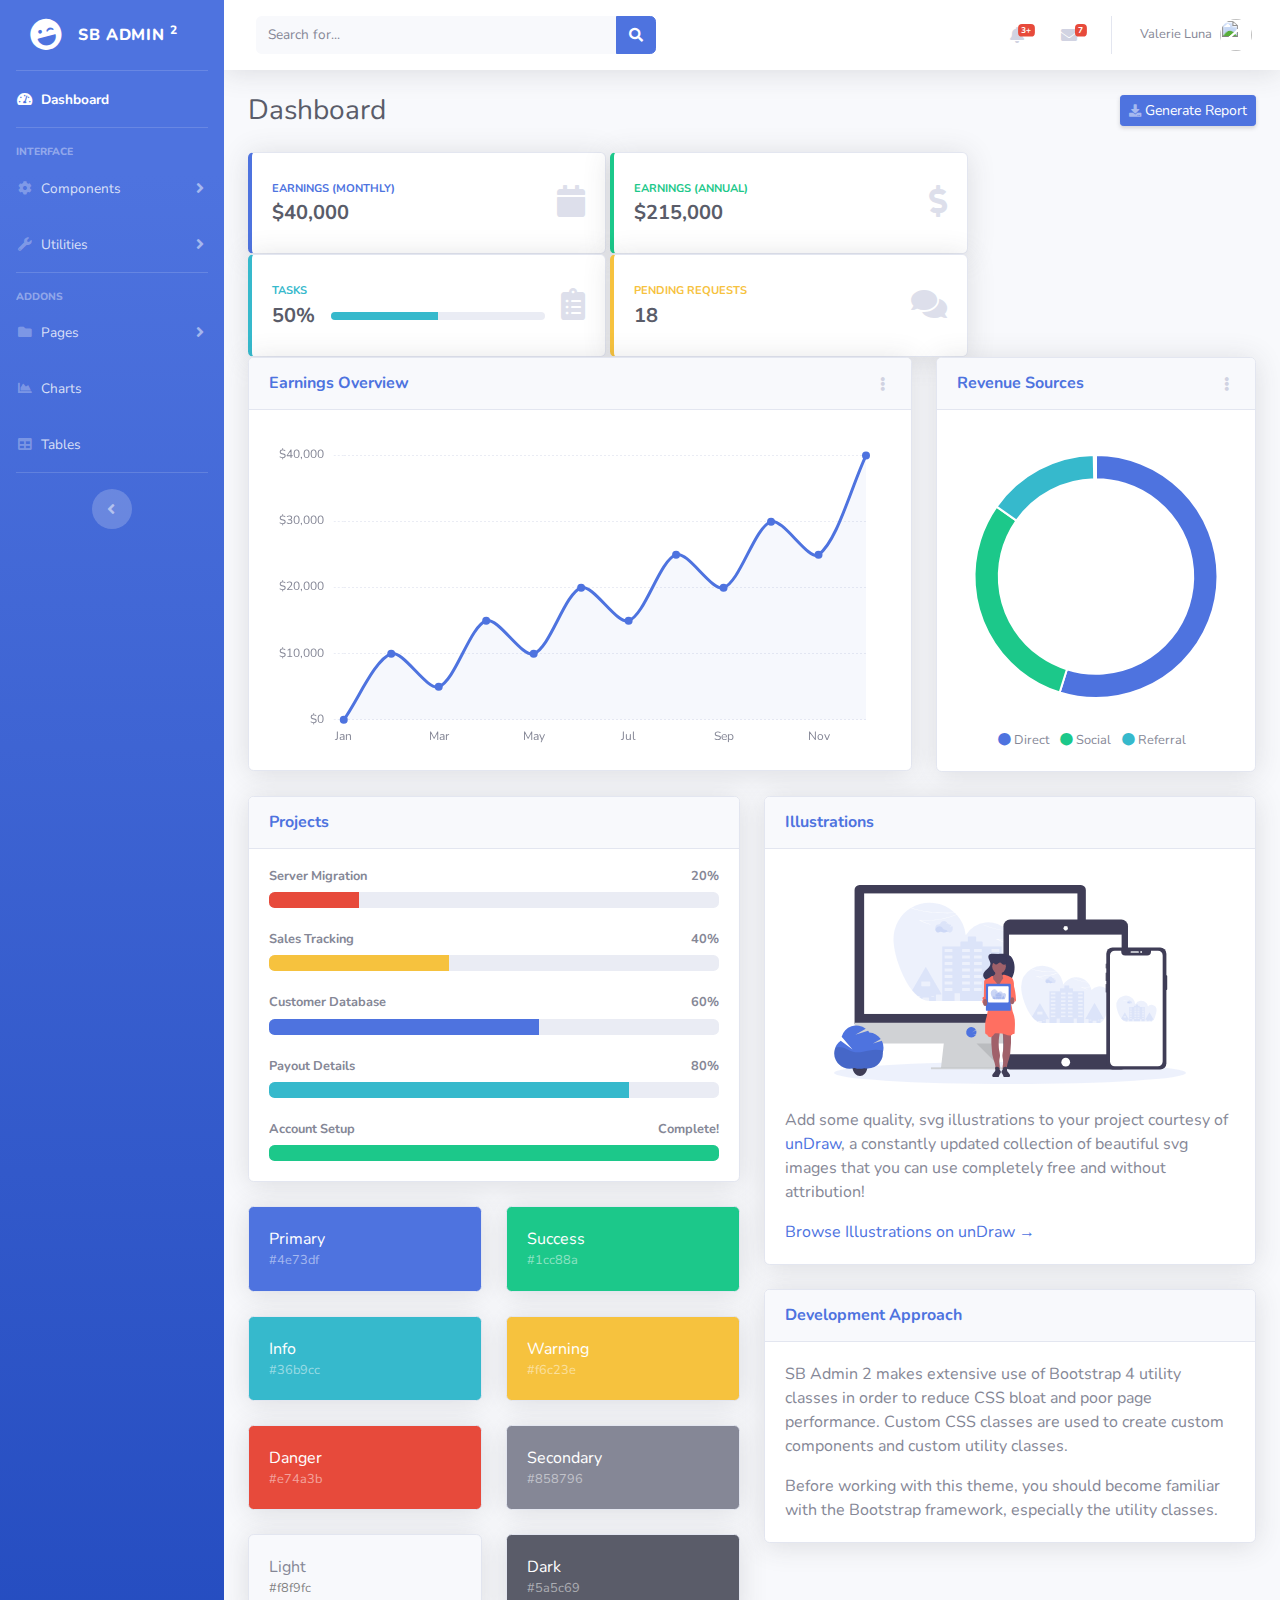
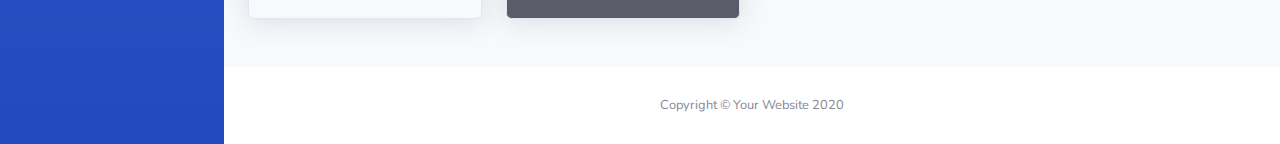
==== fixed.html @ ec60bbc8 "add fixed page" ====
<!DOCTYPE html>
<html lang="en">

<head>

  <meta charset="utf-8">
  <meta http-equiv="X-UA-Compatible" content="IE=edge">
  <meta name="viewport" content="width=device-width, initial-scale=1, shrink-to-fit=no">
  <meta name="description" content="">
  <meta name="author" content="">

  <title>SB Admin 2 - Dashboard</title>

  <!-- Custom fonts for this template-->
  <link href="vendor/fontawesome-free/css/all.min.css" rel="stylesheet" type="text/css">
  <link href="https://fonts.googleapis.com/css?family=Nunito:200,200i,300,300i,400,400i,600,600i,700,700i,800,800i,900,900i" rel="stylesheet">

  <!-- Custom styles for this template-->
  <link href="css/sb-admin-2.min.css" rel="stylesheet">

</head>

<body id="page-top">

  <!-- Page Wrapper -->
  <div id="wrapper">

    <!-- Sidebar -->
    <ul class="navbar-nav bg-gradient-primary sidebar sidebar-dark accordion" id="accordionSidebar">

      <!-- Sidebar - Brand -->
      <a class="sidebar-brand d-flex align-items-center justify-content-center" href="index.html">
        <div class="sidebar-brand-icon rotate-n-15">
          <i class="fas fa-laugh-wink"></i>
        </div>
        <div class="sidebar-brand-text mx-3">SB Admin <sup>2</sup></div>
      </a>

      <!-- Divider -->
      <hr class="sidebar-divider my-0">

      <!-- Nav Item - Dashboard -->
      <li class="nav-item active">
        <a class="nav-link" href="index.html">
          <i class="fas fa-fw fa-tachometer-alt"></i>
          <span>Dashboard</span></a>
      </li>

      <!-- Divider -->
      <hr class="sidebar-divider">

      <!-- Heading -->
      <div class="sidebar-heading">
        Interface
      </div>

      <!-- Nav Item - Pages Collapse Menu -->
      <li class="nav-item">
        <a class="nav-link collapsed" href="#" data-toggle="collapse" data-target="#collapseTwo" aria-expanded="true" aria-controls="collapseTwo">
          <i class="fas fa-fw fa-cog"></i>
          <span>Components</span>
        </a>
        <div id="collapseTwo" class="collapse" aria-labelledby="headingTwo" data-parent="#accordionSidebar">
          <div class="bg-white py-2 collapse-inner rounded">
            <h6 class="collapse-header">Custom Components:</h6>
            <a class="collapse-item" href="buttons.html">Buttons</a>
            <a class="collapse-item" href="cards.html">Cards</a>
          </div>
        </div>
      </li>

      <!-- Nav Item - Utilities Collapse Menu -->
      <li class="nav-item">
        <a class="nav-link collapsed" href="#" data-toggle="collapse" data-target="#collapseUtilities" aria-expanded="true" aria-controls="collapseUtilities">
          <i class="fas fa-fw fa-wrench"></i>
          <span>Utilities</span>
        </a>
        <div id="collapseUtilities" class="collapse" aria-labelledby="headingUtilities" data-parent="#accordionSidebar">
          <div class="bg-white py-2 collapse-inner rounded">
            <h6 class="collapse-header">Custom Utilities:</h6>
            <a class="collapse-item" href="utilities-color.html">Colors</a>
            <a class="collapse-item" href="utilities-border.html">Borders</a>
            <a class="collapse-item" href="utilities-animation.html">Animations</a>
            <a class="collapse-item" href="utilities-other.html">Other</a>
          </div>
        </div>
      </li>

      <!-- Divider -->
      <hr class="sidebar-divider">

      <!-- Heading -->
      <div class="sidebar-heading">
        Addons
      </div>

      <!-- Nav Item - Pages Collapse Menu -->
      <li class="nav-item">
        <a class="nav-link collapsed" href="#" data-toggle="collapse" data-target="#collapsePages" aria-expanded="true" aria-controls="collapsePages">
          <i class="fas fa-fw fa-folder"></i>
          <span>Pages</span>
        </a>
        <div id="collapsePages" class="collapse" aria-labelledby="headingPages" data-parent="#accordionSidebar">
          <div class="bg-white py-2 collapse-inner rounded">
            <h6 class="collapse-header">Login Screens:</h6>
            <a class="collapse-item" href="login.html">Login</a>
            <a class="collapse-item" href="register.html">Register</a>
            <a class="collapse-item" href="forgot-password.html">Forgot Password</a>
            <div class="collapse-divider"></div>
            <h6 class="collapse-header">Other Pages:</h6>
            <a class="collapse-item" href="404.html">404 Page</a>
            <a class="collapse-item" href="blank.html">Blank Page</a>
          </div>
        </div>
      </li>

      <!-- Nav Item - Charts -->
      <li class="nav-item">
        <a class="nav-link" href="charts.html">
          <i class="fas fa-fw fa-chart-area"></i>
          <span>Charts</span></a>
      </li>

      <!-- Nav Item - Tables -->
      <li class="nav-item">
        <a class="nav-link" href="tables.html">
          <i class="fas fa-fw fa-table"></i>
          <span>Tables</span></a>
      </li>

      <!-- Divider -->
      <hr class="sidebar-divider d-none d-md-block">

      <!-- Sidebar Toggler (Sidebar) -->
      <div class="text-center d-none d-md-inline">
        <button class="rounded-circle border-0" id="sidebarToggle"></button>
      </div>

    </ul>
    <!-- End of Sidebar -->

    <!-- Content Wrapper -->
    <div id="content-wrapper" class="d-flex flex-column">

      <!-- Main Content -->
      <div id="content">

        <!-- Topbar -->
        <nav class="navbar navbar-expand navbar-light bg-white topbar mb-4 static-top shadow">

          <!-- Sidebar Toggle (Topbar) -->
          <button id="sidebarToggleTop" class="btn btn-link d-md-none rounded-circle mr-3">
            <i class="fa fa-bars"></i>
          </button>

          <!-- Topbar Search -->
          <form class="d-none d-sm-inline-block form-inline mr-auto ml-md-3 my-2 my-md-0 mw-100 navbar-search">
            <div class="input-group">
              <input type="text" class="form-control bg-light border-0 small" placeholder="Search for..." aria-label="Search" aria-describedby="basic-addon2">
              <div class="input-group-append">
                <button class="btn btn-primary" type="button">
                  <i class="fas fa-search fa-sm"></i>
                </button>
              </div>
            </div>
          </form>

          <!-- Topbar Navbar -->
          <ul class="navbar-nav ml-auto">

            <!-- Nav Item - Search Dropdown (Visible Only XS) -->
            <li class="nav-item dropdown no-arrow d-sm-none">
              <a class="nav-link dropdown-toggle" href="#" id="searchDropdown" role="button" data-toggle="dropdown" aria-haspopup="true" aria-expanded="false">
                <i class="fas fa-search fa-fw"></i>
              </a>
              <!-- Dropdown - Messages -->
              <div class="dropdown-menu dropdown-menu-right p-3 shadow animated--grow-in" aria-labelledby="searchDropdown">
                <form class="form-inline mr-auto w-100 navbar-search">
                  <div class="input-group">
                    <input type="text" class="form-control bg-light border-0 small" placeholder="Search for..." aria-label="Search" aria-describedby="basic-addon2">
                    <div class="input-group-append">
                      <button class="btn btn-primary" type="button">
                        <i class="fas fa-search fa-sm"></i>
                      </button>
                    </div>
                  </div>
                </form>
              </div>
            </li>

            <!-- Nav Item - Alerts -->
            <li class="nav-item dropdown no-arrow mx-1">
              <a class="nav-link dropdown-toggle" href="#" id="alertsDropdown" role="button" data-toggle="dropdown" aria-haspopup="true" aria-expanded="false">
                <i class="fas fa-bell fa-fw"></i>
                <!-- Counter - Alerts -->
                <span class="badge badge-danger badge-counter">3+</span>
              </a>
              <!-- Dropdown - Alerts -->
              <div class="dropdown-list dropdown-menu dropdown-menu-right shadow animated--grow-in" aria-labelledby="alertsDropdown">
                <h6 class="dropdown-header">
                  Alerts Center
                </h6>
                <a class="dropdown-item d-flex align-items-center" href="#">
                  <div class="mr-3">
                    <div class="icon-circle bg-primary">
                      <i class="fas fa-file-alt text-white"></i>
                    </div>
                  </div>
                  <div>
                    <div class="small text-gray-500">December 12, 2019</div>
                    <span class="font-weight-bold">A new monthly report is ready to download!</span>
                  </div>
                </a>
                <a class="dropdown-item d-flex align-items-center" href="#">
                  <div class="mr-3">
                    <div class="icon-circle bg-success">
                      <i class="fas fa-donate text-white"></i>
                    </div>
                  </div>
                  <div>
                    <div class="small text-gray-500">December 7, 2019</div>
                    $290.29 has been deposited into your account!
                  </div>
                </a>
                <a class="dropdown-item d-flex align-items-center" href="#">
                  <div class="mr-3">
                    <div class="icon-circle bg-warning">
                      <i class="fas fa-exclamation-triangle text-white"></i>
                    </div>
                  </div>
                  <div>
                    <div class="small text-gray-500">December 2, 2019</div>
                    Spending Alert: We've noticed unusually high spending for your account.
                  </div>
                </a>
                <a class="dropdown-item text-center small text-gray-500" href="#">Show All Alerts</a>
              </div>
            </li>

            <!-- Nav Item - Messages -->
            <li class="nav-item dropdown no-arrow mx-1">
              <a class="nav-link dropdown-toggle" href="#" id="messagesDropdown" role="button" data-toggle="dropdown" aria-haspopup="true" aria-expanded="false">
                <i class="fas fa-envelope fa-fw"></i>
                <!-- Counter - Messages -->
                <span class="badge badge-danger badge-counter">7</span>
              </a>
              <!-- Dropdown - Messages -->
              <div class="dropdown-list dropdown-menu dropdown-menu-right shadow animated--grow-in" aria-labelledby="messagesDropdown">
                <h6 class="dropdown-header">
                  Message Center
                </h6>
                <a class="dropdown-item d-flex align-items-center" href="#">
                  <div class="dropdown-list-image mr-3">
                    <img class="rounded-circle" src="https://source.unsplash.com/fn_BT9fwg_E/60x60" alt="">
                    <div class="status-indicator bg-success"></div>
                  </div>
                  <div class="font-weight-bold">
                    <div class="text-truncate">Hi there! I am wondering if you can help me with a problem I've been having.</div>
                    <div class="small text-gray-500">Emily Fowler · 58m</div>
                  </div>
                </a>
                <a class="dropdown-item d-flex align-items-center" href="#">
                  <div class="dropdown-list-image mr-3">
                    <img class="rounded-circle" src="https://source.unsplash.com/AU4VPcFN4LE/60x60" alt="">
                    <div class="status-indicator"></div>
                  </div>
                  <div>
                    <div class="text-truncate">I have the photos that you ordered last month, how would you like them sent to you?</div>
                    <div class="small text-gray-500">Jae Chun · 1d</div>
                  </div>
                </a>
                <a class="dropdown-item d-flex align-items-center" href="#">
                  <div class="dropdown-list-image mr-3">
                    <img class="rounded-circle" src="https://source.unsplash.com/CS2uCrpNzJY/60x60" alt="">
                    <div class="status-indicator bg-warning"></div>
                  </div>
                  <div>
                    <div class="text-truncate">Last month's report looks great, I am very happy with the progress so far, keep up the good work!</div>
                    <div class="small text-gray-500">Morgan Alvarez · 2d</div>
                  </div>
                </a>
                <a class="dropdown-item d-flex align-items-center" href="#">
                  <div class="dropdown-list-image mr-3">
                    <img class="rounded-circle" src="https://source.unsplash.com/Mv9hjnEUHR4/60x60" alt="">
                    <div class="status-indicator bg-success"></div>
                  </div>
                  <div>
                    <div class="text-truncate">Am I a good boy? The reason I ask is because someone told me that people say this to all dogs, even if they aren't good...</div>
                    <div class="small text-gray-500">Chicken the Dog · 2w</div>
                  </div>
                </a>
                <a class="dropdown-item text-center small text-gray-500" href="#">Read More Messages</a>
              </div>
            </li>

            <div class="topbar-divider d-none d-sm-block"></div>

            <!-- Nav Item - User Information -->
            <li class="nav-item dropdown no-arrow">
              <a class="nav-link dropdown-toggle" href="#" id="userDropdown" role="button" data-toggle="dropdown" aria-haspopup="true" aria-expanded="false">
                <span class="mr-2 d-none d-lg-inline text-gray-600 small">Valerie Luna</span>
                <img class="img-profile rounded-circle" src="https://source.unsplash.com/QAB-WJcbgJk/60x60">
              </a>
              <!-- Dropdown - User Information -->
              <div class="dropdown-menu dropdown-menu-right shadow animated--grow-in" aria-labelledby="userDropdown">
                <a class="dropdown-item" href="#">
                  <i class="fas fa-user fa-sm fa-fw mr-2 text-gray-400"></i>
                  Profile
                </a>
                <a class="dropdown-item" href="#">
                  <i class="fas fa-cogs fa-sm fa-fw mr-2 text-gray-400"></i>
                  Settings
                </a>
                <a class="dropdown-item" href="#">
                  <i class="fas fa-list fa-sm fa-fw mr-2 text-gray-400"></i>
                  Activity Log
                </a>
                <div class="dropdown-divider"></div>
                <a class="dropdown-item" href="#" data-toggle="modal" data-target="#logoutModal">
                  <i class="fas fa-sign-out-alt fa-sm fa-fw mr-2 text-gray-400"></i>
                  Logout
                </a>
              </div>
            </li>

          </ul>

        </nav>
        <!-- End of Topbar -->

        <!-- Begin Page Content -->
        <div class="container-fluid">

          <!-- Page Heading -->
          <div class="d-sm-flex align-items-center justify-content-between mb-4">
            <h1 class="h3 mb-0 text-gray-800">Dashboard</h1>
            <a href="#" class="d-none d-sm-inline-block btn btn-sm btn-primary shadow-sm"><i class="fas fa-download fa-sm text-white-50"></i> Generate Report</a>
          </div>

          <!-- Content Row -->
          <div style="display: inline-block;">

            <!-- Earnings (Monthly) Card Example -->
            <div style="width: 358px; display: inline-block;">
              <div class="card border-left-primary shadow h-100 py-2">
                <div class="card-body">
                  <div class="row no-gutters align-items-center">
                    <div class="col mr-2">
                      <div class="text-xs font-weight-bold text-primary text-uppercase mb-1">Earnings (Monthly)</div>
                      <div class="h5 mb-0 font-weight-bold text-gray-800">$40,000</div>
                    </div>
                    <div class="col-auto">
                      <i class="fas fa-calendar fa-2x text-gray-300"></i>
                    </div>
                  </div>
                </div>
              </div>
            </div>

            <!-- Earnings (Monthly) Card Example -->
            <div style="width: 358px; display: inline-block;">
              <div class="card border-left-success shadow h-100 py-2">
                <div class="card-body">
                  <div class="row no-gutters align-items-center">
                    <div class="col mr-2">
                      <div class="text-xs font-weight-bold text-success text-uppercase mb-1">Earnings (Annual)</div>
                      <div class="h5 mb-0 font-weight-bold text-gray-800">$215,000</div>
                    </div>
                    <div class="col-auto">
                      <i class="fas fa-dollar-sign fa-2x text-gray-300"></i>
                    </div>
                  </div>
                </div>
              </div>
            </div>

            <!-- Earnings (Monthly) Card Example -->
            <div style="width: 358px; display: inline-block;">
              <div class="card border-left-info shadow h-100 py-2">
                <div class="card-body">
                  <div class="row no-gutters align-items-center">
                    <div class="col mr-2">
                      <div class="text-xs font-weight-bold text-info text-uppercase mb-1">Tasks</div>
                      <div class="row no-gutters align-items-center">
                        <div class="col-auto">
                          <div class="h5 mb-0 mr-3 font-weight-bold text-gray-800">50%</div>
                        </div>
                        <div class="col">
                          <div class="progress progress-sm mr-2">
                            <div class="progress-bar bg-info" role="progressbar" style="width: 50%" aria-valuenow="50" aria-valuemin="0" aria-valuemax="100"></div>
                          </div>
                        </div>
                      </div>
                    </div>
                    <div class="col-auto">
                      <i class="fas fa-clipboard-list fa-2x text-gray-300"></i>
                    </div>
                  </div>
                </div>
              </div>
            </div>

            <!-- Pending Requests Card Example -->
            <div style="width: 358px; display: inline-block;">
              <div class="card border-left-warning shadow h-100 py-2">
                <div class="card-body">
                  <div class="row no-gutters align-items-center">
                    <div class="col mr-2">
                      <div class="text-xs font-weight-bold text-warning text-uppercase mb-1">Pending Requests</div>
                      <div class="h5 mb-0 font-weight-bold text-gray-800">18</div>
                    </div>
                    <div class="col-auto">
                      <i class="fas fa-comments fa-2x text-gray-300"></i>
                    </div>
                  </div>
                </div>
              </div>
            </div>
          </div>

          <!-- Content Row -->

          <div class="row">

            <!-- Area Chart -->
            <div class="col-xl-8 col-lg-7">
              <div class="card shadow mb-4">
                <!-- Card Header - Dropdown -->
                <div class="card-header py-3 d-flex flex-row align-items-center justify-content-between">
                  <h6 class="m-0 font-weight-bold text-primary">Earnings Overview</h6>
                  <div class="dropdown no-arrow">
                    <a class="dropdown-toggle" href="#" role="button" id="dropdownMenuLink" data-toggle="dropdown" aria-haspopup="true" aria-expanded="false">
                      <i class="fas fa-ellipsis-v fa-sm fa-fw text-gray-400"></i>
                    </a>
                    <div class="dropdown-menu dropdown-menu-right shadow animated--fade-in" aria-labelledby="dropdownMenuLink">
                      <div class="dropdown-header">Dropdown Header:</div>
                      <a class="dropdown-item" href="#">Action</a>
                      <a class="dropdown-item" href="#">Another action</a>
                      <div class="dropdown-divider"></div>
                      <a class="dropdown-item" href="#">Something else here</a>
                    </div>
                  </div>
                </div>
                <!-- Card Body -->
                <div class="card-body">
                  <div class="chart-area">
                    <canvas id="myAreaChart"></canvas>
                  </div>
                </div>
              </div>
            </div>

            <!-- Pie Chart -->
            <div class="col-xl-4 col-lg-5">
              <div class="card shadow mb-4">
                <!-- Card Header - Dropdown -->
                <div class="card-header py-3 d-flex flex-row align-items-center justify-content-between">
                  <h6 class="m-0 font-weight-bold text-primary">Revenue Sources</h6>
                  <div class="dropdown no-arrow">
                    <a class="dropdown-toggle" href="#" role="button" id="dropdownMenuLink" data-toggle="dropdown" aria-haspopup="true" aria-expanded="false">
                      <i class="fas fa-ellipsis-v fa-sm fa-fw text-gray-400"></i>
                    </a>
                    <div class="dropdown-menu dropdown-menu-right shadow animated--fade-in" aria-labelledby="dropdownMenuLink">
                      <div class="dropdown-header">Dropdown Header:</div>
                      <a class="dropdown-item" href="#">Action</a>
                      <a class="dropdown-item" href="#">Another action</a>
                      <div class="dropdown-divider"></div>
                      <a class="dropdown-item" href="#">Something else here</a>
                    </div>
                  </div>
                </div>
                <!-- Card Body -->
                <div class="card-body">
                  <div class="chart-pie pt-4 pb-2">
                    <canvas id="myPieChart"></canvas>
                  </div>
                  <div class="mt-4 text-center small">
                    <span class="mr-2">
                      <i class="fas fa-circle text-primary"></i> Direct
                    </span>
                    <span class="mr-2">
                      <i class="fas fa-circle text-success"></i> Social
                    </span>
                    <span class="mr-2">
                      <i class="fas fa-circle text-info"></i> Referral
                    </span>
                  </div>
                </div>
              </div>
            </div>
          </div>

          <!-- Content Row -->
          <div class="row">

            <!-- Content Column -->
            <div class="col-lg-6 mb-4">

              <!-- Project Card Example -->
              <div class="card shadow mb-4">
                <div class="card-header py-3">
                  <h6 class="m-0 font-weight-bold text-primary">Projects</h6>
                </div>
                <div class="card-body">
                  <h4 class="small font-weight-bold">Server Migration <span class="float-right">20%</span></h4>
                  <div class="progress mb-4">
                    <div class="progress-bar bg-danger" role="progressbar" style="width: 20%" aria-valuenow="20" aria-valuemin="0" aria-valuemax="100"></div>
                  </div>
                  <h4 class="small font-weight-bold">Sales Tracking <span class="float-right">40%</span></h4>
                  <div class="progress mb-4">
                    <div class="progress-bar bg-warning" role="progressbar" style="width: 40%" aria-valuenow="40" aria-valuemin="0" aria-valuemax="100"></div>
                  </div>
                  <h4 class="small font-weight-bold">Customer Database <span class="float-right">60%</span></h4>
                  <div class="progress mb-4">
                    <div class="progress-bar" role="progressbar" style="width: 60%" aria-valuenow="60" aria-valuemin="0" aria-valuemax="100"></div>
                  </div>
                  <h4 class="small font-weight-bold">Payout Details <span class="float-right">80%</span></h4>
                  <div class="progress mb-4">
                    <div class="progress-bar bg-info" role="progressbar" style="width: 80%" aria-valuenow="80" aria-valuemin="0" aria-valuemax="100"></div>
                  </div>
                  <h4 class="small font-weight-bold">Account Setup <span class="float-right">Complete!</span></h4>
                  <div class="progress">
                    <div class="progress-bar bg-success" role="progressbar" style="width: 100%" aria-valuenow="100" aria-valuemin="0" aria-valuemax="100"></div>
                  </div>
                </div>
              </div>

              <!-- Color System -->
              <div class="row">
                <div class="col-lg-6 mb-4">
                  <div class="card bg-primary text-white shadow">
                    <div class="card-body">
                      Primary
                      <div class="text-white-50 small">#4e73df</div>
                    </div>
                  </div>
                </div>
                <div class="col-lg-6 mb-4">
                  <div class="card bg-success text-white shadow">
                    <div class="card-body">
                      Success
                      <div class="text-white-50 small">#1cc88a</div>
                    </div>
                  </div>
                </div>
                <div class="col-lg-6 mb-4">
                  <div class="card bg-info text-white shadow">
                    <div class="card-body">
                      Info
                      <div class="text-white-50 small">#36b9cc</div>
                    </div>
                  </div>
                </div>
                <div class="col-lg-6 mb-4">
                  <div class="card bg-warning text-white shadow">
                    <div class="card-body">
                      Warning
                      <div class="text-white-50 small">#f6c23e</div>
                    </div>
                  </div>
                </div>
                <div class="col-lg-6 mb-4">
                  <div class="card bg-danger text-white shadow">
                    <div class="card-body">
                      Danger
                      <div class="text-white-50 small">#e74a3b</div>
                    </div>
                  </div>
                </div>
                <div class="col-lg-6 mb-4">
                  <div class="card bg-secondary text-white shadow">
                    <div class="card-body">
                      Secondary
                      <div class="text-white-50 small">#858796</div>
                    </div>
                  </div>
                </div>
                <div class="col-lg-6 mb-4">
                  <div class="card bg-light text-black shadow">
                    <div class="card-body">
                      Light
                      <div class="text-black-50 small">#f8f9fc</div>
                    </div>
                  </div>
              </div>
              <div class="col-lg-6 mb-4">
                <div class="card bg-dark text-white shadow">
                  <div class="card-body">
                      Dark
                      <div class="text-white-50 small">#5a5c69</div>
                  </div>
                </div>
              </div>
            </div>

            </div>

            <div class="col-lg-6 mb-4">

              <!-- Illustrations -->
              <div class="card shadow mb-4">
                <div class="card-header py-3">
                  <h6 class="m-0 font-weight-bold text-primary">Illustrations</h6>
                </div>
                <div class="card-body">
                  <div class="text-center">
                    <img class="img-fluid px-3 px-sm-4 mt-3 mb-4" style="width: 25rem;" src="img/undraw_posting_photo.svg" alt="">
                  </div>
                  <p>Add some quality, svg illustrations to your project courtesy of <a target="_blank" rel="nofollow" href="https://undraw.co/">unDraw</a>, a constantly updated collection of beautiful svg images that you can use completely free and without attribution!</p>
                  <a target="_blank" rel="nofollow" href="https://undraw.co/">Browse Illustrations on unDraw &rarr;</a>
                </div>
              </div>

              <!-- Approach -->
              <div class="card shadow mb-4">
                <div class="card-header py-3">
                  <h6 class="m-0 font-weight-bold text-primary">Development Approach</h6>
                </div>
                <div class="card-body">
                  <p>SB Admin 2 makes extensive use of Bootstrap 4 utility classes in order to reduce CSS bloat and poor page performance. Custom CSS classes are used to create custom components and custom utility classes.</p>
                  <p class="mb-0">Before working with this theme, you should become familiar with the Bootstrap framework, especially the utility classes.</p>
                </div>
              </div>

            </div>
          </div>

        </div>
        <!-- /.container-fluid -->

      </div>
      <!-- End of Main Content -->

      <!-- Footer -->
      <footer class="sticky-footer bg-white">
        <div class="container my-auto">
          <div class="copyright text-center my-auto">
            <span>Copyright &copy; Your Website 2020</span>
          </div>
        </div>
      </footer>
      <!-- End of Footer -->

    </div>
    <!-- End of Content Wrapper -->

  </div>
  <!-- End of Page Wrapper -->

  <!-- Scroll to Top Button-->
  <a class="scroll-to-top rounded" href="#page-top">
    <i class="fas fa-angle-up"></i>
  </a>

  <!-- Logout Modal-->
  <div class="modal fade" id="logoutModal" tabindex="-1" role="dialog" aria-labelledby="exampleModalLabel" aria-hidden="true">
    <div class="modal-dialog" role="document">
      <div class="modal-content">
        <div class="modal-header">
          <h5 class="modal-title" id="exampleModalLabel">Ready to Leave?</h5>
          <button class="close" type="button" data-dismiss="modal" aria-label="Close">
            <span aria-hidden="true">×</span>
          </button>
        </div>
        <div class="modal-body">Select "Logout" below if you are ready to end your current session.</div>
        <div class="modal-footer">
          <button class="btn btn-secondary" type="button" data-dismiss="modal">Cancel</button>
          <a class="btn btn-primary" href="login.html">Logout</a>
        </div>
      </div>
    </div>
  </div>

  <!-- Bootstrap core JavaScript-->
  <script src="vendor/jquery/jquery.min.js"></script>
  <script src="vendor/bootstrap/js/bootstrap.bundle.min.js"></script>

  <!-- Core plugin JavaScript-->
  <script src="vendor/jquery-easing/jquery.easing.min.js"></script>

  <!-- Custom scripts for all pages-->
  <script src="js/sb-admin-2.min.js"></script>

  <!-- Page level plugins -->
  <script src="vendor/chart.js/Chart.min.js"></script>

  <!-- Page level custom scripts -->
  <script src="js/demo/chart-area-demo.js"></script>
  <script src="js/demo/chart-pie-demo.js"></script>

</body>

</html>
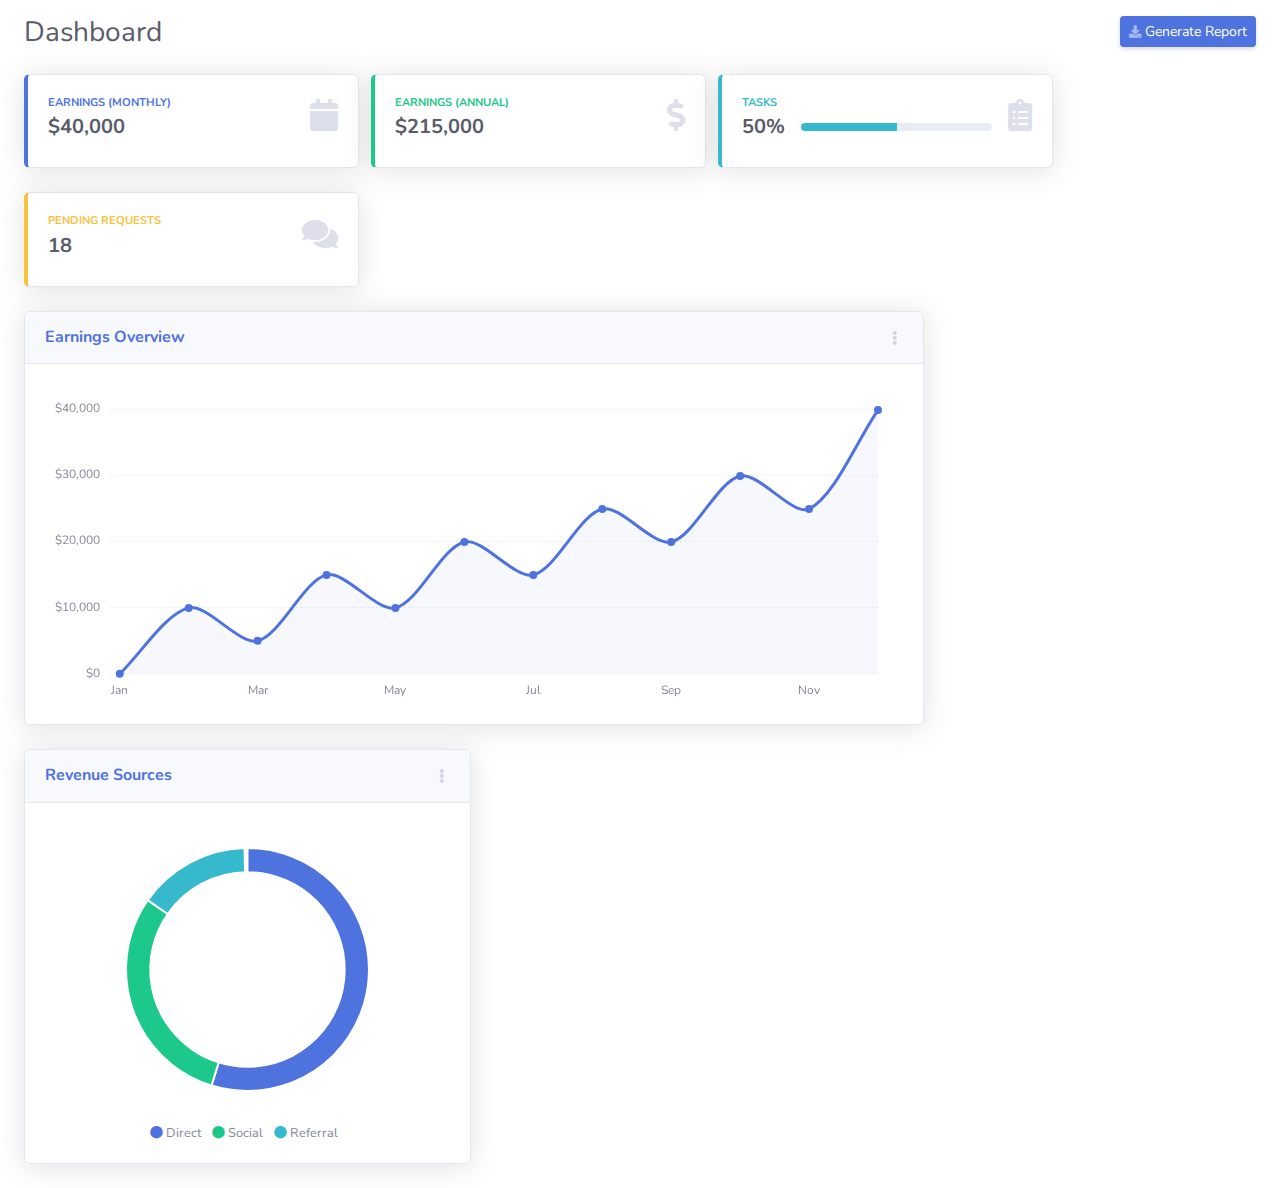
==== commit ce8828aa: "update fixed page to use fixed styling using px" ====
--- a/fixed.html
+++ b/fixed.html
@@ -16,332 +16,35 @@
   <link href="https://fonts.googleapis.com/css?family=Nunito:200,200i,300,300i,400,400i,600,600i,700,700i,800,800i,900,900i" rel="stylesheet">
 
   <!-- Custom styles for this template-->
-  <link href="css/sb-admin-2.min.css" rel="stylesheet">
+  <link href="css/sb-admin-2.css" rel="stylesheet">
 
 </head>
 
-<body id="page-top">
+<body>
 
   <!-- Page Wrapper -->
-  <div id="wrapper">
-
-    <!-- Sidebar -->
-    <ul class="navbar-nav bg-gradient-primary sidebar sidebar-dark accordion" id="accordionSidebar">
-
-      <!-- Sidebar - Brand -->
-      <a class="sidebar-brand d-flex align-items-center justify-content-center" href="index.html">
-        <div class="sidebar-brand-icon rotate-n-15">
-          <i class="fas fa-laugh-wink"></i>
-        </div>
-        <div class="sidebar-brand-text mx-3">SB Admin <sup>2</sup></div>
-      </a>
-
-      <!-- Divider -->
-      <hr class="sidebar-divider my-0">
-
-      <!-- Nav Item - Dashboard -->
-      <li class="nav-item active">
-        <a class="nav-link" href="index.html">
-          <i class="fas fa-fw fa-tachometer-alt"></i>
-          <span>Dashboard</span></a>
-      </li>
-
-      <!-- Divider -->
-      <hr class="sidebar-divider">
-
-      <!-- Heading -->
-      <div class="sidebar-heading">
-        Interface
-      </div>
-
-      <!-- Nav Item - Pages Collapse Menu -->
-      <li class="nav-item">
-        <a class="nav-link collapsed" href="#" data-toggle="collapse" data-target="#collapseTwo" aria-expanded="true" aria-controls="collapseTwo">
-          <i class="fas fa-fw fa-cog"></i>
-          <span>Components</span>
-        </a>
-        <div id="collapseTwo" class="collapse" aria-labelledby="headingTwo" data-parent="#accordionSidebar">
-          <div class="bg-white py-2 collapse-inner rounded">
-            <h6 class="collapse-header">Custom Components:</h6>
-            <a class="collapse-item" href="buttons.html">Buttons</a>
-            <a class="collapse-item" href="cards.html">Cards</a>
-          </div>
-        </div>
-      </li>
-
-      <!-- Nav Item - Utilities Collapse Menu -->
-      <li class="nav-item">
-        <a class="nav-link collapsed" href="#" data-toggle="collapse" data-target="#collapseUtilities" aria-expanded="true" aria-controls="collapseUtilities">
-          <i class="fas fa-fw fa-wrench"></i>
-          <span>Utilities</span>
-        </a>
-        <div id="collapseUtilities" class="collapse" aria-labelledby="headingUtilities" data-parent="#accordionSidebar">
-          <div class="bg-white py-2 collapse-inner rounded">
-            <h6 class="collapse-header">Custom Utilities:</h6>
-            <a class="collapse-item" href="utilities-color.html">Colors</a>
-            <a class="collapse-item" href="utilities-border.html">Borders</a>
-            <a class="collapse-item" href="utilities-animation.html">Animations</a>
-            <a class="collapse-item" href="utilities-other.html">Other</a>
-          </div>
-        </div>
-      </li>
-
-      <!-- Divider -->
-      <hr class="sidebar-divider">
-
-      <!-- Heading -->
-      <div class="sidebar-heading">
-        Addons
-      </div>
-
-      <!-- Nav Item - Pages Collapse Menu -->
-      <li class="nav-item">
-        <a class="nav-link collapsed" href="#" data-toggle="collapse" data-target="#collapsePages" aria-expanded="true" aria-controls="collapsePages">
-          <i class="fas fa-fw fa-folder"></i>
-          <span>Pages</span>
-        </a>
-        <div id="collapsePages" class="collapse" aria-labelledby="headingPages" data-parent="#accordionSidebar">
-          <div class="bg-white py-2 collapse-inner rounded">
-            <h6 class="collapse-header">Login Screens:</h6>
-            <a class="collapse-item" href="login.html">Login</a>
-            <a class="collapse-item" href="register.html">Register</a>
-            <a class="collapse-item" href="forgot-password.html">Forgot Password</a>
-            <div class="collapse-divider"></div>
-            <h6 class="collapse-header">Other Pages:</h6>
-            <a class="collapse-item" href="404.html">404 Page</a>
-            <a class="collapse-item" href="blank.html">Blank Page</a>
-          </div>
-        </div>
-      </li>
-
-      <!-- Nav Item - Charts -->
-      <li class="nav-item">
-        <a class="nav-link" href="charts.html">
-          <i class="fas fa-fw fa-chart-area"></i>
-          <span>Charts</span></a>
-      </li>
-
-      <!-- Nav Item - Tables -->
-      <li class="nav-item">
-        <a class="nav-link" href="tables.html">
-          <i class="fas fa-fw fa-table"></i>
-          <span>Tables</span></a>
-      </li>
-
-      <!-- Divider -->
-      <hr class="sidebar-divider d-none d-md-block">
-
-      <!-- Sidebar Toggler (Sidebar) -->
-      <div class="text-center d-none d-md-inline">
-        <button class="rounded-circle border-0" id="sidebarToggle"></button>
-      </div>
-
-    </ul>
-    <!-- End of Sidebar -->
+  <div>
 
     <!-- Content Wrapper -->
-    <div id="content-wrapper" class="d-flex flex-column">
+    <div>
 
       <!-- Main Content -->
       <div id="content">
 
-        <!-- Topbar -->
-        <nav class="navbar navbar-expand navbar-light bg-white topbar mb-4 static-top shadow">
-
-          <!-- Sidebar Toggle (Topbar) -->
-          <button id="sidebarToggleTop" class="btn btn-link d-md-none rounded-circle mr-3">
-            <i class="fa fa-bars"></i>
-          </button>
-
-          <!-- Topbar Search -->
-          <form class="d-none d-sm-inline-block form-inline mr-auto ml-md-3 my-2 my-md-0 mw-100 navbar-search">
-            <div class="input-group">
-              <input type="text" class="form-control bg-light border-0 small" placeholder="Search for..." aria-label="Search" aria-describedby="basic-addon2">
-              <div class="input-group-append">
-                <button class="btn btn-primary" type="button">
-                  <i class="fas fa-search fa-sm"></i>
-                </button>
-              </div>
-            </div>
-          </form>
-
-          <!-- Topbar Navbar -->
-          <ul class="navbar-nav ml-auto">
-
-            <!-- Nav Item - Search Dropdown (Visible Only XS) -->
-            <li class="nav-item dropdown no-arrow d-sm-none">
-              <a class="nav-link dropdown-toggle" href="#" id="searchDropdown" role="button" data-toggle="dropdown" aria-haspopup="true" aria-expanded="false">
-                <i class="fas fa-search fa-fw"></i>
-              </a>
-              <!-- Dropdown - Messages -->
-              <div class="dropdown-menu dropdown-menu-right p-3 shadow animated--grow-in" aria-labelledby="searchDropdown">
-                <form class="form-inline mr-auto w-100 navbar-search">
-                  <div class="input-group">
-                    <input type="text" class="form-control bg-light border-0 small" placeholder="Search for..." aria-label="Search" aria-describedby="basic-addon2">
-                    <div class="input-group-append">
-                      <button class="btn btn-primary" type="button">
-                        <i class="fas fa-search fa-sm"></i>
-                      </button>
-                    </div>
-                  </div>
-                </form>
-              </div>
-            </li>
-
-            <!-- Nav Item - Alerts -->
-            <li class="nav-item dropdown no-arrow mx-1">
-              <a class="nav-link dropdown-toggle" href="#" id="alertsDropdown" role="button" data-toggle="dropdown" aria-haspopup="true" aria-expanded="false">
-                <i class="fas fa-bell fa-fw"></i>
-                <!-- Counter - Alerts -->
-                <span class="badge badge-danger badge-counter">3+</span>
-              </a>
-              <!-- Dropdown - Alerts -->
-              <div class="dropdown-list dropdown-menu dropdown-menu-right shadow animated--grow-in" aria-labelledby="alertsDropdown">
-                <h6 class="dropdown-header">
-                  Alerts Center
-                </h6>
-                <a class="dropdown-item d-flex align-items-center" href="#">
-                  <div class="mr-3">
-                    <div class="icon-circle bg-primary">
-                      <i class="fas fa-file-alt text-white"></i>
-                    </div>
-                  </div>
-                  <div>
-                    <div class="small text-gray-500">December 12, 2019</div>
-                    <span class="font-weight-bold">A new monthly report is ready to download!</span>
-                  </div>
-                </a>
-                <a class="dropdown-item d-flex align-items-center" href="#">
-                  <div class="mr-3">
-                    <div class="icon-circle bg-success">
-                      <i class="fas fa-donate text-white"></i>
-                    </div>
-                  </div>
-                  <div>
-                    <div class="small text-gray-500">December 7, 2019</div>
-                    $290.29 has been deposited into your account!
-                  </div>
-                </a>
-                <a class="dropdown-item d-flex align-items-center" href="#">
-                  <div class="mr-3">
-                    <div class="icon-circle bg-warning">
-                      <i class="fas fa-exclamation-triangle text-white"></i>
-                    </div>
-                  </div>
-                  <div>
-                    <div class="small text-gray-500">December 2, 2019</div>
-                    Spending Alert: We've noticed unusually high spending for your account.
-                  </div>
-                </a>
-                <a class="dropdown-item text-center small text-gray-500" href="#">Show All Alerts</a>
-              </div>
-            </li>
-
-            <!-- Nav Item - Messages -->
-            <li class="nav-item dropdown no-arrow mx-1">
-              <a class="nav-link dropdown-toggle" href="#" id="messagesDropdown" role="button" data-toggle="dropdown" aria-haspopup="true" aria-expanded="false">
-                <i class="fas fa-envelope fa-fw"></i>
-                <!-- Counter - Messages -->
-                <span class="badge badge-danger badge-counter">7</span>
-              </a>
-              <!-- Dropdown - Messages -->
-              <div class="dropdown-list dropdown-menu dropdown-menu-right shadow animated--grow-in" aria-labelledby="messagesDropdown">
-                <h6 class="dropdown-header">
-                  Message Center
-                </h6>
-                <a class="dropdown-item d-flex align-items-center" href="#">
-                  <div class="dropdown-list-image mr-3">
-                    <img class="rounded-circle" src="https://source.unsplash.com/fn_BT9fwg_E/60x60" alt="">
-                    <div class="status-indicator bg-success"></div>
-                  </div>
-                  <div class="font-weight-bold">
-                    <div class="text-truncate">Hi there! I am wondering if you can help me with a problem I've been having.</div>
-                    <div class="small text-gray-500">Emily Fowler · 58m</div>
-                  </div>
-                </a>
-                <a class="dropdown-item d-flex align-items-center" href="#">
-                  <div class="dropdown-list-image mr-3">
-                    <img class="rounded-circle" src="https://source.unsplash.com/AU4VPcFN4LE/60x60" alt="">
-                    <div class="status-indicator"></div>
-                  </div>
-                  <div>
-                    <div class="text-truncate">I have the photos that you ordered last month, how would you like them sent to you?</div>
-                    <div class="small text-gray-500">Jae Chun · 1d</div>
-                  </div>
-                </a>
-                <a class="dropdown-item d-flex align-items-center" href="#">
-                  <div class="dropdown-list-image mr-3">
-                    <img class="rounded-circle" src="https://source.unsplash.com/CS2uCrpNzJY/60x60" alt="">
-                    <div class="status-indicator bg-warning"></div>
-                  </div>
-                  <div>
-                    <div class="text-truncate">Last month's report looks great, I am very happy with the progress so far, keep up the good work!</div>
-                    <div class="small text-gray-500">Morgan Alvarez · 2d</div>
-                  </div>
-                </a>
-                <a class="dropdown-item d-flex align-items-center" href="#">
-                  <div class="dropdown-list-image mr-3">
-                    <img class="rounded-circle" src="https://source.unsplash.com/Mv9hjnEUHR4/60x60" alt="">
-                    <div class="status-indicator bg-success"></div>
-                  </div>
-                  <div>
-                    <div class="text-truncate">Am I a good boy? The reason I ask is because someone told me that people say this to all dogs, even if they aren't good...</div>
-                    <div class="small text-gray-500">Chicken the Dog · 2w</div>
-                  </div>
-                </a>
-                <a class="dropdown-item text-center small text-gray-500" href="#">Read More Messages</a>
-              </div>
-            </li>
-
-            <div class="topbar-divider d-none d-sm-block"></div>
-
-            <!-- Nav Item - User Information -->
-            <li class="nav-item dropdown no-arrow">
-              <a class="nav-link dropdown-toggle" href="#" id="userDropdown" role="button" data-toggle="dropdown" aria-haspopup="true" aria-expanded="false">
-                <span class="mr-2 d-none d-lg-inline text-gray-600 small">Valerie Luna</span>
-                <img class="img-profile rounded-circle" src="https://source.unsplash.com/QAB-WJcbgJk/60x60">
-              </a>
-              <!-- Dropdown - User Information -->
-              <div class="dropdown-menu dropdown-menu-right shadow animated--grow-in" aria-labelledby="userDropdown">
-                <a class="dropdown-item" href="#">
-                  <i class="fas fa-user fa-sm fa-fw mr-2 text-gray-400"></i>
-                  Profile
-                </a>
-                <a class="dropdown-item" href="#">
-                  <i class="fas fa-cogs fa-sm fa-fw mr-2 text-gray-400"></i>
-                  Settings
-                </a>
-                <a class="dropdown-item" href="#">
-                  <i class="fas fa-list fa-sm fa-fw mr-2 text-gray-400"></i>
-                  Activity Log
-                </a>
-                <div class="dropdown-divider"></div>
-                <a class="dropdown-item" href="#" data-toggle="modal" data-target="#logoutModal">
-                  <i class="fas fa-sign-out-alt fa-sm fa-fw mr-2 text-gray-400"></i>
-                  Logout
-                </a>
-              </div>
-            </li>
-
-          </ul>
-
-        </nav>
-        <!-- End of Topbar -->
-
         <!-- Begin Page Content -->
         <div class="container-fluid">
 
           <!-- Page Heading -->
-          <div class="d-sm-flex align-items-center justify-content-between mb-4">
-            <h1 class="h3 mb-0 text-gray-800">Dashboard</h1>
-            <a href="#" class="d-none d-sm-inline-block btn btn-sm btn-primary shadow-sm"><i class="fas fa-download fa-sm text-white-50"></i> Generate Report</a>
+          <div class="mb-4 d-inline-block w-100">
+            <h1 class="h3 mb-0 text-gray-800 d-inline-block">Dashboard</h1>
+            <a href="#" style="float: right;" class="d-none d-sm-inline-block btn btn-sm btn-primary shadow-sm"><i class="fas fa-download fa-sm text-white-50"></i> Generate Report</a>
           </div>
 
           <!-- Content Row -->
-          <div style="display: inline-block;">
+          <div class="content-row">
 
             <!-- Earnings (Monthly) Card Example -->
-            <div style="width: 358px; display: inline-block;">
+            <div class="content-row-item mb-4">
               <div class="card border-left-primary shadow h-100 py-2">
                 <div class="card-body">
                   <div class="row no-gutters align-items-center">
@@ -358,7 +61,7 @@
             </div>
 
             <!-- Earnings (Monthly) Card Example -->
-            <div style="width: 358px; display: inline-block;">
+            <div class="content-row-item mb-4">
               <div class="card border-left-success shadow h-100 py-2">
                 <div class="card-body">
                   <div class="row no-gutters align-items-center">
@@ -375,7 +78,7 @@
             </div>
 
             <!-- Earnings (Monthly) Card Example -->
-            <div style="width: 358px; display: inline-block;">
+            <div class="content-row-item mb-4">
               <div class="card border-left-info shadow h-100 py-2">
                 <div class="card-body">
                   <div class="row no-gutters align-items-center">
@@ -401,7 +104,7 @@
             </div>
 
             <!-- Pending Requests Card Example -->
-            <div style="width: 358px; display: inline-block;">
+            <div class="content-row-item mb-4">
               <div class="card border-left-warning shadow h-100 py-2">
                 <div class="card-body">
                   <div class="row no-gutters align-items-center">
@@ -420,10 +123,10 @@
 
           <!-- Content Row -->
 
-          <div class="row">
+          <div class="content-row">
 
             <!-- Area Chart -->
-            <div class="col-xl-8 col-lg-7">
+            <div class="content-chart-1">
               <div class="card shadow mb-4">
                 <!-- Card Header - Dropdown -->
                 <div class="card-header py-3 d-flex flex-row align-items-center justify-content-between">
@@ -451,7 +154,7 @@
             </div>
 
             <!-- Pie Chart -->
-            <div class="col-xl-4 col-lg-5">
+            <div class="content-chart-2">
               <div class="card shadow mb-4">
                 <!-- Card Header - Dropdown -->
                 <div class="card-header py-3 d-flex flex-row align-items-center justify-content-between">
@@ -490,186 +193,17 @@
             </div>
           </div>
 
-          <!-- Content Row -->
-          <div class="row">
-
-            <!-- Content Column -->
-            <div class="col-lg-6 mb-4">
-
-              <!-- Project Card Example -->
-              <div class="card shadow mb-4">
-                <div class="card-header py-3">
-                  <h6 class="m-0 font-weight-bold text-primary">Projects</h6>
-                </div>
-                <div class="card-body">
-                  <h4 class="small font-weight-bold">Server Migration <span class="float-right">20%</span></h4>
-                  <div class="progress mb-4">
-                    <div class="progress-bar bg-danger" role="progressbar" style="width: 20%" aria-valuenow="20" aria-valuemin="0" aria-valuemax="100"></div>
-                  </div>
-                  <h4 class="small font-weight-bold">Sales Tracking <span class="float-right">40%</span></h4>
-                  <div class="progress mb-4">
-                    <div class="progress-bar bg-warning" role="progressbar" style="width: 40%" aria-valuenow="40" aria-valuemin="0" aria-valuemax="100"></div>
-                  </div>
-                  <h4 class="small font-weight-bold">Customer Database <span class="float-right">60%</span></h4>
-                  <div class="progress mb-4">
-                    <div class="progress-bar" role="progressbar" style="width: 60%" aria-valuenow="60" aria-valuemin="0" aria-valuemax="100"></div>
-                  </div>
-                  <h4 class="small font-weight-bold">Payout Details <span class="float-right">80%</span></h4>
-                  <div class="progress mb-4">
-                    <div class="progress-bar bg-info" role="progressbar" style="width: 80%" aria-valuenow="80" aria-valuemin="0" aria-valuemax="100"></div>
-                  </div>
-                  <h4 class="small font-weight-bold">Account Setup <span class="float-right">Complete!</span></h4>
-                  <div class="progress">
-                    <div class="progress-bar bg-success" role="progressbar" style="width: 100%" aria-valuenow="100" aria-valuemin="0" aria-valuemax="100"></div>
-                  </div>
-                </div>
-              </div>
-
-              <!-- Color System -->
-              <div class="row">
-                <div class="col-lg-6 mb-4">
-                  <div class="card bg-primary text-white shadow">
-                    <div class="card-body">
-                      Primary
-                      <div class="text-white-50 small">#4e73df</div>
-                    </div>
-                  </div>
-                </div>
-                <div class="col-lg-6 mb-4">
-                  <div class="card bg-success text-white shadow">
-                    <div class="card-body">
-                      Success
-                      <div class="text-white-50 small">#1cc88a</div>
-                    </div>
-                  </div>
-                </div>
-                <div class="col-lg-6 mb-4">
-                  <div class="card bg-info text-white shadow">
-                    <div class="card-body">
-                      Info
-                      <div class="text-white-50 small">#36b9cc</div>
-                    </div>
-                  </div>
-                </div>
-                <div class="col-lg-6 mb-4">
-                  <div class="card bg-warning text-white shadow">
-                    <div class="card-body">
-                      Warning
-                      <div class="text-white-50 small">#f6c23e</div>
-                    </div>
-                  </div>
-                </div>
-                <div class="col-lg-6 mb-4">
-                  <div class="card bg-danger text-white shadow">
-                    <div class="card-body">
-                      Danger
-                      <div class="text-white-50 small">#e74a3b</div>
-                    </div>
-                  </div>
-                </div>
-                <div class="col-lg-6 mb-4">
-                  <div class="card bg-secondary text-white shadow">
-                    <div class="card-body">
-                      Secondary
-                      <div class="text-white-50 small">#858796</div>
-                    </div>
-                  </div>
-                </div>
-                <div class="col-lg-6 mb-4">
-                  <div class="card bg-light text-black shadow">
-                    <div class="card-body">
-                      Light
-                      <div class="text-black-50 small">#f8f9fc</div>
-                    </div>
-                  </div>
-              </div>
-              <div class="col-lg-6 mb-4">
-                <div class="card bg-dark text-white shadow">
-                  <div class="card-body">
-                      Dark
-                      <div class="text-white-50 small">#5a5c69</div>
-                  </div>
-                </div>
-              </div>
-            </div>
-
-            </div>
-
-            <div class="col-lg-6 mb-4">
-
-              <!-- Illustrations -->
-              <div class="card shadow mb-4">
-                <div class="card-header py-3">
-                  <h6 class="m-0 font-weight-bold text-primary">Illustrations</h6>
-                </div>
-                <div class="card-body">
-                  <div class="text-center">
-                    <img class="img-fluid px-3 px-sm-4 mt-3 mb-4" style="width: 25rem;" src="img/undraw_posting_photo.svg" alt="">
-                  </div>
-                  <p>Add some quality, svg illustrations to your project courtesy of <a target="_blank" rel="nofollow" href="https://undraw.co/">unDraw</a>, a constantly updated collection of beautiful svg images that you can use completely free and without attribution!</p>
-                  <a target="_blank" rel="nofollow" href="https://undraw.co/">Browse Illustrations on unDraw &rarr;</a>
-                </div>
-              </div>
-
-              <!-- Approach -->
-              <div class="card shadow mb-4">
-                <div class="card-header py-3">
-                  <h6 class="m-0 font-weight-bold text-primary">Development Approach</h6>
-                </div>
-                <div class="card-body">
-                  <p>SB Admin 2 makes extensive use of Bootstrap 4 utility classes in order to reduce CSS bloat and poor page performance. Custom CSS classes are used to create custom components and custom utility classes.</p>
-                  <p class="mb-0">Before working with this theme, you should become familiar with the Bootstrap framework, especially the utility classes.</p>
-                </div>
-              </div>
-
-            </div>
-          </div>
-
         </div>
         <!-- /.container-fluid -->
 
       </div>
       <!-- End of Main Content -->
 
-      <!-- Footer -->
-      <footer class="sticky-footer bg-white">
-        <div class="container my-auto">
-          <div class="copyright text-center my-auto">
-            <span>Copyright &copy; Your Website 2020</span>
-          </div>
-        </div>
-      </footer>
-      <!-- End of Footer -->
-
     </div>
     <!-- End of Content Wrapper -->
 
   </div>
   <!-- End of Page Wrapper -->
-
-  <!-- Scroll to Top Button-->
-  <a class="scroll-to-top rounded" href="#page-top">
-    <i class="fas fa-angle-up"></i>
-  </a>
-
-  <!-- Logout Modal-->
-  <div class="modal fade" id="logoutModal" tabindex="-1" role="dialog" aria-labelledby="exampleModalLabel" aria-hidden="true">
-    <div class="modal-dialog" role="document">
-      <div class="modal-content">
-        <div class="modal-header">
-          <h5 class="modal-title" id="exampleModalLabel">Ready to Leave?</h5>
-          <button class="close" type="button" data-dismiss="modal" aria-label="Close">
-            <span aria-hidden="true">×</span>
-          </button>
-        </div>
-        <div class="modal-body">Select "Logout" below if you are ready to end your current session.</div>
-        <div class="modal-footer">
-          <button class="btn btn-secondary" type="button" data-dismiss="modal">Cancel</button>
-          <a class="btn btn-primary" href="login.html">Logout</a>
-        </div>
-      </div>
-    </div>
-  </div>
 
   <!-- Bootstrap core JavaScript-->
   <script src="vendor/jquery/jquery.min.js"></script>
